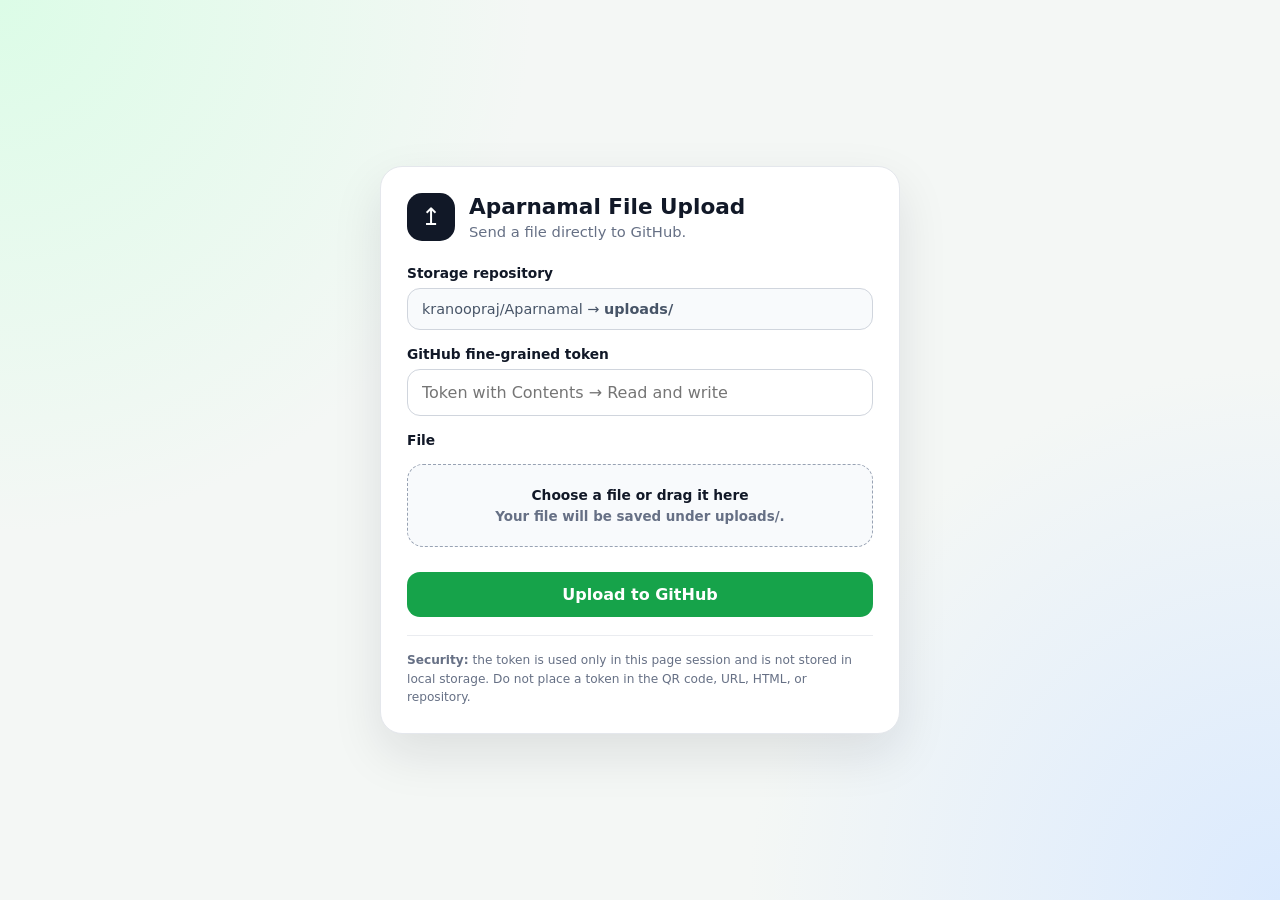
==== pages-upload/index.html @ f547a074 "Add Aparnamal GitHub upload page" ====
<!doctype html>
<html lang="en">
<head>
<meta charset="utf-8">
<meta name="viewport" content="width=device-width,initial-scale=1">
<meta name="theme-color" content="#111827">
<title>Aparnamal — Upload</title>
<style>
:root{--bg:#f4f7f5;--card:#fff;--ink:#111827;--muted:#667085;--line:#d0d5dd;--green:#16a34a;--green2:#15803d;--red:#dc2626}
*{box-sizing:border-box}body{margin:0;min-height:100vh;display:grid;place-items:center;padding:20px;font-family:system-ui,-apple-system,"Segoe UI",sans-serif;background:radial-gradient(circle at 0 0,#dcfce7 0,transparent 34%),radial-gradient(circle at 100% 100%,#dbeafe 0,transparent 34%),var(--bg);color:var(--ink)}
.card{width:min(100%,520px);background:var(--card);border:1px solid #e4e7ec;border-radius:22px;padding:26px;box-shadow:0 20px 50px rgba(16,24,40,.1)}
.header{display:flex;gap:14px;align-items:center;margin-bottom:24px}.mark{width:48px;height:48px;border-radius:15px;background:#111827;color:#fff;display:grid;place-items:center;font-size:24px}.title{margin:0;font-size:1.35rem}.sub{margin:4px 0 0;color:var(--muted);font-size:.92rem}
label{display:block;margin:16px 0 7px;font-size:.86rem;font-weight:700}.repo{padding:12px 14px;border:1px solid var(--line);border-radius:13px;background:#f8fafc;color:#475467;font-size:.9rem}
input[type=password]{width:100%;padding:13px 14px;border:1px solid var(--line);border-radius:13px;font:inherit;outline:0}.drop{border:1.5px dashed #98a2b3;border-radius:16px;padding:22px 16px;text-align:center;background:#f8fafc;cursor:pointer}.drop:hover{border-color:#86efac;background:#f0fdf4}.drop strong{display:block;margin-bottom:5px}.drop span{color:var(--muted);font-size:.84rem}.drop input{display:none}
.file{display:none;margin-top:12px;padding:11px 12px;border-radius:12px;background:#f8fafc;border:1px solid #eaecf0;gap:10px;justify-content:space-between;font-size:.87rem}.file.on{display:flex}.name{overflow:hidden;text-overflow:ellipsis;white-space:nowrap}
button{width:100%;margin-top:18px;padding:13px 16px;border:0;border-radius:13px;background:var(--green);color:#fff;font:inherit;font-weight:800;cursor:pointer}button:hover{background:var(--green2)}button:disabled{opacity:.55;cursor:wait}
.status{display:none;margin-top:15px;padding:12px 14px;border-radius:12px;font-size:.9rem;line-height:1.45;font-weight:650}.status.on{display:block}.success{background:#ecfdf3;color:#166534}.error{background:#fef3f2;color:#b42318}.info{background:#eff6ff;color:#1d4ed8}.link{color:#166534;word-break:break-all}.note{margin:18px 0 0;padding-top:15px;border-top:1px solid #eaecf0;color:var(--muted);font-size:.76rem;line-height:1.55}@media(max-width:480px){body{padding:12px}.card{padding:20px;border-radius:18px}}
</style>
</head>
<body>
<main class="card">
  <div class="header"><div class="mark">↥</div><div><h1 class="title">Aparnamal File Upload</h1><p class="sub">Send a file directly to GitHub.</p></div></div>
  <label>Storage repository</label>
  <div class="repo">kranoopraj/Aparnamal → <b>uploads/</b></div>
  <label for="token">GitHub fine-grained token</label>
  <input id="token" type="password" autocomplete="off" placeholder="Token with Contents → Read and write">
  <label>File</label>
  <label class="drop" for="file"><strong>Choose a file or drag it here</strong><span>Your file will be saved under <b>uploads/</b>.</span><input id="file" type="file"></label>
  <div id="fileBox" class="file"><span id="fileName" class="name"></span><span id="fileSize"></span></div>
  <button id="upload" type="button">Upload to GitHub</button>
  <div id="status" class="status"></div>
  <p class="note"><b>Security:</b> the token is used only in this page session and is not stored in local storage. Do not place a token in the QR code, URL, HTML, or repository.</p>
</main>
<script>
const fileInput=document.getElementById('file'),fileBox=document.getElementById('fileBox'),fileName=document.getElementById('fileName'),fileSize=document.getElementById('fileSize'),status=document.getElementById('status'),button=document.getElementById('upload');
function size(n){if(n<1024)return n+' B';const u=['KB','MB','GB'];let v=n/1024,i=0;while(v>=1024&&i<u.length-1){v/=1024;i++}return v.toFixed(v>=10?0:1)+' '+u[i]}
function show(msg,type){status.className='status on '+type;status.innerHTML=msg}
function setFile(f){if(!f){fileBox.classList.remove('on');return}fileName.textContent=f.name;fileSize.textContent=size(f.size);fileBox.classList.add('on')}
fileInput.addEventListener('change',()=>setFile(fileInput.files[0]));
document.querySelector('.drop').addEventListener('dragover',e=>{e.preventDefault();document.querySelector('.drop').style.borderColor='#16a34a'});
document.querySelector('.drop').addEventListener('dragleave',()=>document.querySelector('.drop').style.borderColor='#98a2b3');
document.querySelector('.drop').addEventListener('drop',e=>{e.preventDefault();document.querySelector('.drop').style.borderColor='#98a2b3';const f=e.dataTransfer.files[0];if(!f)return;const dt=new DataTransfer();dt.items.add(f);fileInput.files=dt.files;setFile(f)});
function b64(file){return new Promise((res,rej)=>{const r=new FileReader();r.onerror=()=>rej(new Error('Could not read the file.'));r.onload=()=>{const s=String(r.result||''),i=s.indexOf(',');if(i<0)rej(new Error('Could not encode the file.'));else res(s.slice(i+1))};r.readAsDataURL(file)})}
function clean(n){return (n.replace(/[^\w.\-()[\] ]+/g,'_').replace(/\s+/g,' ').trim()||'upload.bin').slice(0,180)}
button.addEventListener('click',async()=>{
  const f=fileInput.files[0],token=document.getElementById('token').value.trim();
  if(!f||!token){show('Please provide the GitHub token and a file.','error');return}
  button.disabled=true;show('Uploading…','info');
  try{
    const content=await b64(f),name=Date.now()+'_'+clean(f.name);
    const url='https://api.github.com/repos/kranoopraj/Aparnamal/contents/uploads/'+encodeURIComponent(name);
    const r=await fetch(url,{method:'PUT',headers:{Accept:'application/vnd.github+json',Authorization:'Bearer '+token,'X-GitHub-Api-Version':'2026-03-10','Content-Type':'application/json'},body:JSON.stringify({message:'Upload '+name+' via Aparnamal upload page',content})});
    let d={};try{d=await r.json()}catch{}
    if(!r.ok){show('Upload failed: '+(d.message||('GitHub HTTP '+r.status)),'error');return}
    const link=d.content&&d.content.html_url;
    show('Upload successful 🎉'+(link?'<br><a class="link" target="_blank" rel="noopener" href="'+link.replace(/"/g,'&quot;')+'">View uploaded file</a>':''),'success');
  }catch(e){show('Network or browser error: '+(e.message||'unknown error'),'error')}
  finally{button.disabled=false}
});
</script>
</body>
</html>
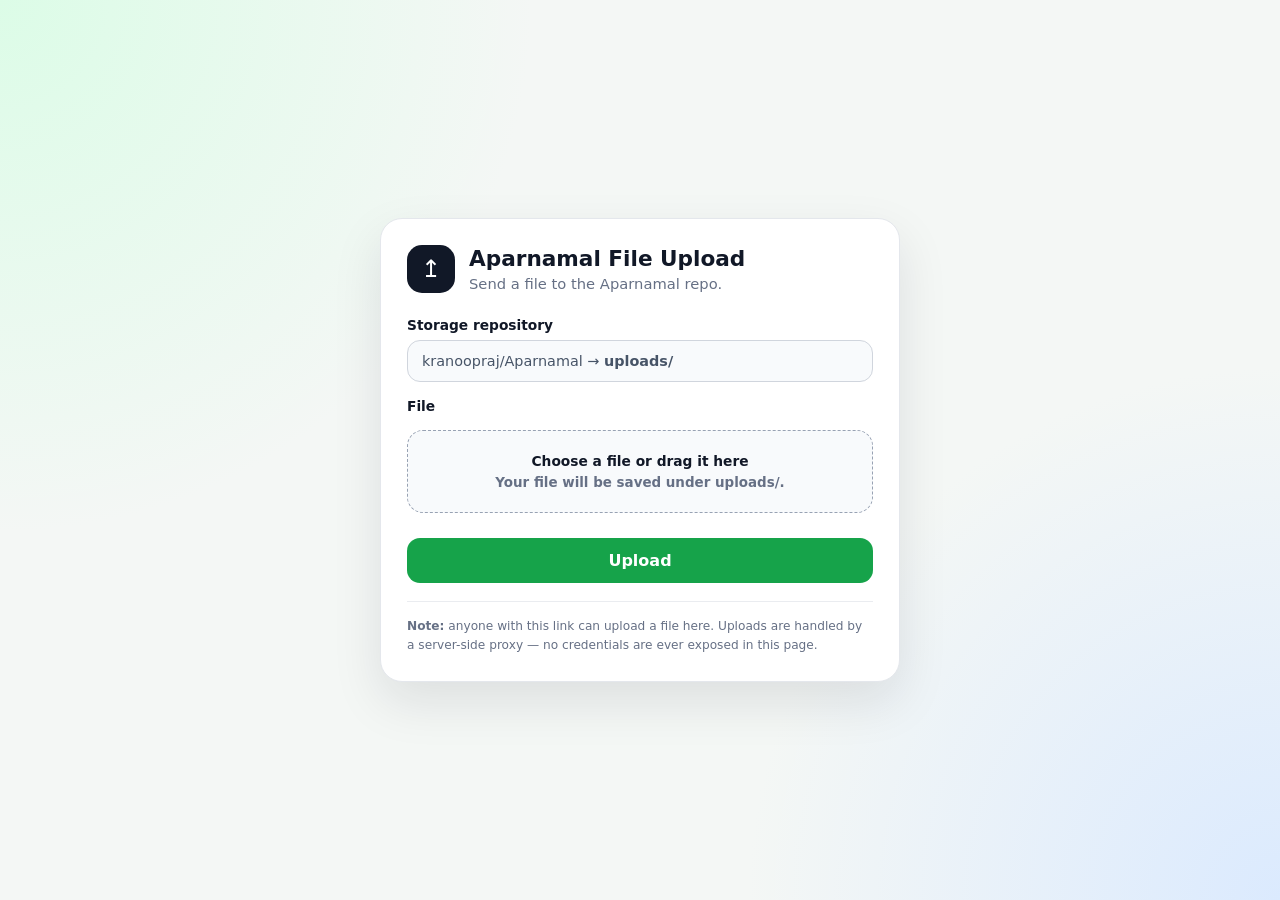
==== commit b612a6b9: "Update index.html" ====
--- a/pages-upload/index.html
+++ b/pages-upload/index.html
@@ -11,7 +11,7 @@
 .card{width:min(100%,520px);background:var(--card);border:1px solid #e4e7ec;border-radius:22px;padding:26px;box-shadow:0 20px 50px rgba(16,24,40,.1)}
 .header{display:flex;gap:14px;align-items:center;margin-bottom:24px}.mark{width:48px;height:48px;border-radius:15px;background:#111827;color:#fff;display:grid;place-items:center;font-size:24px}.title{margin:0;font-size:1.35rem}.sub{margin:4px 0 0;color:var(--muted);font-size:.92rem}
 label{display:block;margin:16px 0 7px;font-size:.86rem;font-weight:700}.repo{padding:12px 14px;border:1px solid var(--line);border-radius:13px;background:#f8fafc;color:#475467;font-size:.9rem}
-input[type=password]{width:100%;padding:13px 14px;border:1px solid var(--line);border-radius:13px;font:inherit;outline:0}.drop{border:1.5px dashed #98a2b3;border-radius:16px;padding:22px 16px;text-align:center;background:#f8fafc;cursor:pointer}.drop:hover{border-color:#86efac;background:#f0fdf4}.drop strong{display:block;margin-bottom:5px}.drop span{color:var(--muted);font-size:.84rem}.drop input{display:none}
+.drop{border:1.5px dashed #98a2b3;border-radius:16px;padding:22px 16px;text-align:center;background:#f8fafc;cursor:pointer}.drop:hover{border-color:#86efac;background:#f0fdf4}.drop strong{display:block;margin-bottom:5px}.drop span{color:var(--muted);font-size:.84rem}.drop input{display:none}
 .file{display:none;margin-top:12px;padding:11px 12px;border-radius:12px;background:#f8fafc;border:1px solid #eaecf0;gap:10px;justify-content:space-between;font-size:.87rem}.file.on{display:flex}.name{overflow:hidden;text-overflow:ellipsis;white-space:nowrap}
 button{width:100%;margin-top:18px;padding:13px 16px;border:0;border-radius:13px;background:var(--green);color:#fff;font:inherit;font-weight:800;cursor:pointer}button:hover{background:var(--green2)}button:disabled{opacity:.55;cursor:wait}
 .status{display:none;margin-top:15px;padding:12px 14px;border-radius:12px;font-size:.9rem;line-height:1.45;font-weight:650}.status.on{display:block}.success{background:#ecfdf3;color:#166534}.error{background:#fef3f2;color:#b42318}.info{background:#eff6ff;color:#1d4ed8}.link{color:#166534;word-break:break-all}.note{margin:18px 0 0;padding-top:15px;border-top:1px solid #eaecf0;color:var(--muted);font-size:.76rem;line-height:1.55}@media(max-width:480px){body{padding:12px}.card{padding:20px;border-radius:18px}}
@@ -19,19 +19,20 @@
 </head>
 <body>
 <main class="card">
-  <div class="header"><div class="mark">↥</div><div><h1 class="title">Aparnamal File Upload</h1><p class="sub">Send a file directly to GitHub.</p></div></div>
-  <label>Storage repository</label>
-  <div class="repo">kranoopraj/Aparnamal → <b>uploads/</b></div>
-  <label for="token">GitHub fine-grained token</label>
-  <input id="token" type="password" autocomplete="off" placeholder="Token with Contents → Read and write">
-  <label>File</label>
-  <label class="drop" for="file"><strong>Choose a file or drag it here</strong><span>Your file will be saved under <b>uploads/</b>.</span><input id="file" type="file"></label>
-  <div id="fileBox" class="file"><span id="fileName" class="name"></span><span id="fileSize"></span></div>
-  <button id="upload" type="button">Upload to GitHub</button>
-  <div id="status" class="status"></div>
-  <p class="note"><b>Security:</b> the token is used only in this page session and is not stored in local storage. Do not place a token in the QR code, URL, HTML, or repository.</p>
+<div class="header"><div class="mark">↥</div><div><h1 class="title">Aparnamal File Upload</h1><p class="sub">Send a file to the Aparnamal repo.</p></div></div>
+<label>Storage repository</label>
+<div class="repo">kranoopraj/Aparnamal → <b>uploads/</b></div>
+<label>File</label>
+<label class="drop" for="file"><strong>Choose a file or drag it here</strong><span>Your file will be saved under <b>uploads/</b>.</span><input id="file" type="file"></label>
+<div id="fileBox" class="file"><span id="fileName" class="name"></span><span id="fileSize"></span></div>
+<button id="upload" type="button">Upload</button>
+<div id="status" class="status"></div>
+<p class="note"><b>Note:</b> anyone with this link can upload a file here. Uploads are handled by a server-side proxy — no credentials are ever exposed in this page.</p>
 </main>
 <script>
+// Replace with your deployed Worker URL, e.g. https://aparnamal-upload.<your-subdomain>.workers.dev
+const WORKER_URL = 'https://aparnamal-upload.YOUR-SUBDOMAIN.workers.dev';
+
 const fileInput=document.getElementById('file'),fileBox=document.getElementById('fileBox'),fileName=document.getElementById('fileName'),fileSize=document.getElementById('fileSize'),status=document.getElementById('status'),button=document.getElementById('upload');
 function size(n){if(n<1024)return n+' B';const u=['KB','MB','GB'];let v=n/1024,i=0;while(v>=1024&&i<u.length-1){v/=1024;i++}return v.toFixed(v>=10?0:1)+' '+u[i]}
 function show(msg,type){status.className='status on '+type;status.innerHTML=msg}
@@ -41,22 +42,19 @@
 document.querySelector('.drop').addEventListener('dragleave',()=>document.querySelector('.drop').style.borderColor='#98a2b3');
 document.querySelector('.drop').addEventListener('drop',e=>{e.preventDefault();document.querySelector('.drop').style.borderColor='#98a2b3';const f=e.dataTransfer.files[0];if(!f)return;const dt=new DataTransfer();dt.items.add(f);fileInput.files=dt.files;setFile(f)});
 function b64(file){return new Promise((res,rej)=>{const r=new FileReader();r.onerror=()=>rej(new Error('Could not read the file.'));r.onload=()=>{const s=String(r.result||''),i=s.indexOf(',');if(i<0)rej(new Error('Could not encode the file.'));else res(s.slice(i+1))};r.readAsDataURL(file)})}
-function clean(n){return (n.replace(/[^\w.\-()[\] ]+/g,'_').replace(/\s+/g,' ').trim()||'upload.bin').slice(0,180)}
 button.addEventListener('click',async()=>{
-  const f=fileInput.files[0],token=document.getElementById('token').value.trim();
-  if(!f||!token){show('Please provide the GitHub token and a file.','error');return}
-  button.disabled=true;show('Uploading…','info');
-  try{
-    const content=await b64(f),name=Date.now()+'_'+clean(f.name);
-    const url='https://api.github.com/repos/kranoopraj/Aparnamal/contents/uploads/'+encodeURIComponent(name);
-    const r=await fetch(url,{method:'PUT',headers:{Accept:'application/vnd.github+json',Authorization:'Bearer '+token,'X-GitHub-Api-Version':'2026-03-10','Content-Type':'application/json'},body:JSON.stringify({message:'Upload '+name+' via Aparnamal upload page',content})});
-    let d={};try{d=await r.json()}catch{}
-    if(!r.ok){show('Upload failed: '+(d.message||('GitHub HTTP '+r.status)),'error');return}
-    const link=d.content&&d.content.html_url;
-    show('Upload successful 🎉'+(link?'<br><a class="link" target="_blank" rel="noopener" href="'+link.replace(/"/g,'&quot;')+'">View uploaded file</a>':''),'success');
-  }catch(e){show('Network or browser error: '+(e.message||'unknown error'),'error')}
-  finally{button.disabled=false}
+const f=fileInput.files[0];
+if(!f){show('Please choose a file.','error');return}
+button.disabled=true;show('Uploading…','info');
+try{
+const content=await b64(f);
+const r=await fetch(WORKER_URL,{method:'POST',headers:{'Content-Type':'application/json'},body:JSON.stringify({name:f.name,content})});
+let d={};try{d=await r.json()}catch{}
+if(!r.ok){show('Upload failed: '+(d.error||('HTTP '+r.status)),'error');return}
+show('Upload successful 🎉'+(d.url?'<br><a class="link" target="_blank" rel="noopener" href="'+d.url.replace(/"/g,'&quot;')+'">View uploaded file</a>':''),'success');
+}catch(e){show('Network or browser error: '+(e.message||'unknown error'),'error')}
+finally{button.disabled=false}
 });
 </script>
 </body>
-</html>+</html>
